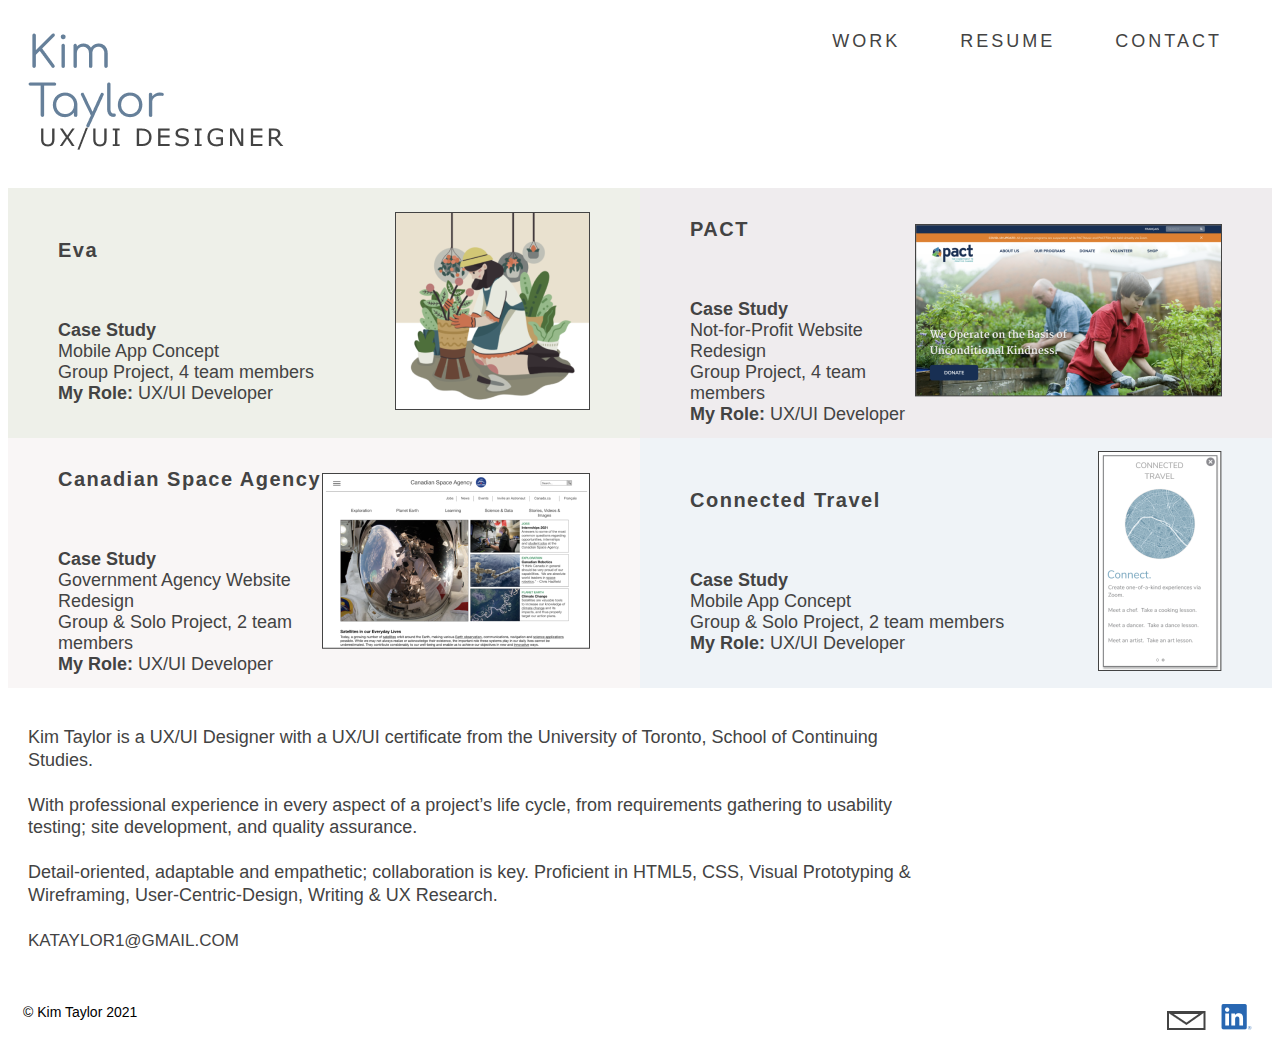
==== index.html @ 5717f2b0 "Homework 18 version 1" ====
<!DOCTYPE html>
<html lang="en">
<head>
    <meta charset="UTF-8">
    <meta name="viewport" content="width=device-width, initial-scale=1.0">
    <title>Kim Taylor UX/UI Designer</title>
    <link rel="stylesheet" href="css/style.css">
</head>
<body>
    <main>
        <!-- /////// HEADER  ROW 1 ///////-->
        <div class="logo"><img src="images/Logo Kim Taylor.png" alt="Kim Taylor UX/UI Designer" width="270" height="131"></div>
        <div class="header"><!--HEADER SPACER--></div>
        <div class="primaryNavHeader">
            <!-- PRIMARY NAVIGATION -->
            <a href="work.html" class="primaryNav">WORK</a><a href="resume.html" class="primaryNav">RESUME</a><a href="contact.html" class="primaryNav">CONTACT</a>
        </div>
        <!-- /////// CONTENT BANNERS ROW 2 /////// -->
        <div class="contentBanner1"> <!-- EVA -->
            <div class="contentBannerText">
                <h1 class="homepage">Eva</h1>
                <br><br>
                <b>Case Study</b> 
                <br>Mobile App Concept
                <br>Group Project, 4 team members
                <br><b>My Role:</b> UX/UI Developer
            </div>
            <div><!-- content banner image --><img src="images/Eva.png" alt="Eva"></div>
        </div>
        <div class="contentBanner2"><!-- PACT -->
             <div class="contentBannerText">
                <h1 class="homepage">PACT</h1>
                <br><br>
                <b>Case Study</b> 
                <br>Not-for-Profit Website Redesign
                <br>Group Project, 4 team members
                <br><b>My Role:</b> UX/UI Developer
            </div>
            <div><!-- content banner image --><img src="images/PACT.png" alt="PACT"></div>
        </div>
        <!-- CONTENT BANNERS ROW 3 -->
        <div class="contentBanner3">
            <div class="contentBannerText">
                <h1 class="homepage">Canadian Space Agency</h1>
                <br><br>
                <b>Case Study</b> 
                <br>Government Agency Website Redesign
                <br>Group & Solo Project, 2 team members
                <br><b>My Role:</b> UX/UI Developer
           </div>
           <div><!-- content banner image --><img src="images/CSA.png" alt="Canadian Space Agency"></div>
        </div>
        <div class="contentBanner4">
            <div class="contentBannerText">
                <h1 class="homepage">Connected Travel</h1>
                <br><br>
                <b>Case Study</b> 
                <br>Mobile App Concept
                <br>Group & Solo Project, 2 team members
                <br><b>My Role:</b> UX/UI Developer
           </div>
           <div><!-- content banner image --><img src="images/ConnectTravel.png" alt="Connect Travel"></div>
        </div>
        <!-- /////// INTRO TEXT ROW 4 /////// -->
        <div class="introText">
            <!-- INTRO TEXT -->
            <p>Kim Taylor is a UX/UI Designer with a UX/UI certificate from the University of Toronto, School of Continuing Studies.
            <br><br>With professional experience in every aspect of a project’s life cycle, from requirements gathering to usability testing; site development, and quality assurance.  
            <br><br>Detail-oriented, adaptable and empathetic; collaboration is key.  Proficient in HTML5, CSS, Visual Prototyping & Wireframing, User-Centric-Design, Writing & UX Research. 
            <br><br>
            <a class="email" href="mailto:kataylor1@gmail.com">KaTaylor1@gmail.com</a></p>
        </div>
        <div class="whiteSpace"><!-- WHITE SPACE --></div>
        <!-- /////// FOOTER ROW 5 ///////-->
        <div class="copyright">&#169; Kim Taylor 2021</div>
        <div class="footer">&nbsp;</div>
        <div class="footerLinks"><a href="mailto:kataylor1@gmail.com"><img src="images/envelope.png" alt="Email Me"></a>
            &nbsp;&nbsp;<a href="" target="_blank"  rel="noopener noreferrer"><img src="images/LI-In-Bug 1.png" alt="LinkedIn"></a>&nbsp;
        </div>
    </main>
</body>
</html>
---- css/style.css ----
/* colour variables */
:root {
    --mainBackground: #ffffff;
    --mainFontColor: #434343;
    --logoBlue: #66809A; /* also Primary Nav Hover colour */
    --portfolio1Bg: #EEF0E9;
    --portfolio2Bg: #EFECEE;
    --portfolio3Bg: #F9F6F6;
    --portfolio4Bg: #EFF3F7;
    --secondaryBg: #E3E3E3;
}

/* default style for entire page */
* {
    box-sizing: border-box;
    font-family: Verdana, Geneva, Tahoma, sans-serif;
    /*background-color: #cc0000;  test colour */
    background-color: var(--mainBackgroud);
    font-size: 18px;
}

/****** START HOME GRID ******/
main {
    display: grid;
    grid-template-rows: 180px 250px 250px auto 50px;
    grid-template-columns: 1fr 1fr 1fr 1fr;
    grid-template-areas:
        "logo header primaryNavHeader primaryNavHeader"
        "contentBanner1 contentBanner1 contentBanner2 contentBanner2"
        "contentBanner3 contentBanner3 contentBanner4 contentBanner4"
        "introText introText introText whiteSpace"
        "copyright footer footer footerLinks";
}

/*** HOME Grid Areas 4 columns x 5 rows (see grid-template-areas above) ***/
/* Header Grid Area (3) */
.logo {
    grid-area: logo;
    padding: 20px; 
    /* same padding as .header and primaryNavHeader */
}

.header {
    grid-area: header;
    padding: 20px;
    /* same padding as .header and primaryNavHeader */
}

.primaryNavHeader {
    grid-area: primaryNavHeader;
    background-color :#ffffff;
    text-align: right;
    padding: 20px;
    /* same padding as .header and primaryNavHeader */
}

/* Banners Grid Area (4) */
.contentBanner1 {
    grid-area: contentBanner1;
    padding: 50px;
    background-color: var(--portfolio1Bg);
    display: flex; 
    flex-direction: row;
    flex-wrap: nowrap;
    align-items: center;
    justify-content: space-between;
}

.contentBanner2 {
    grid-area: contentBanner2;
    padding: 50px;
    background-color: var(--portfolio2Bg);
    display: flex;
    flex-direction: row;
    flex-wrap: nowrap;
    align-items: center;
    justify-content: space-between;
}

.contentBanner3 {
    grid-area: contentBanner3;
    padding: 50px;
    background-color: var(--portfolio3Bg);
    display: flex;
    flex-direction: row;
    flex-wrap: nowrap;
    align-items: center;
    justify-content: space-between;
}

.contentBanner4 {
    grid-area: contentBanner4;
    padding: 50px;
    background-color: var(--portfolio4Bg);
    display: flex;
    flex-direction: row;
    flex-wrap: nowrap;
    align-items: center;
    justify-content: space-between;
}

/* Intro Text Grid Areas (2) */
.introText {
    grid-area: introText;
    padding: 20px;
    color: var(--mainFontColor);
    background-color: var(--mainBackgroud);
}

.whiteSpace {
    grid-area: whiteSpace;
    padding: 20px;
}

/* Footer Grid Areas (3) */
.copyright {
    grid-area: copyright;
    background-color: var(--mainBackgroud);
    font-size: 14px;
    padding: 15px;
}

.footer {
    grid-area: footer;
    background-color: var(--mainBackground);
    padding: 15px;
}

.footerLinks {
    grid-area: footerLinks;
    background-color: var(--mainBackground);
    justify-self: end;
    padding: 15px;
}
/* END HOME GRID */


/****** START SECONDARY PAGES GRID ******/
main.secondary {
    /* background-color: yellow; TEST BACKGROUND*/
    grid-template-rows: 150px 300px auto 50px;
    grid-template-columns: 1fr 1fr 1fr; 
    grid-template-areas: 
        "logo2 header2 primaryNavHeader2"
        "contentBannerSecondary contentBannerSecondary contentBannerSecondary"
        "bodyTextSecondary bodyTextSecondary bodyTextSecondary"
        "copyright2 footer2 footerLinks2";  
    justify-content: space-evenly;
    align-content: start;
} 

/*** Secondary Grid Areas. 3 columns x 5 rows (see grid-template-areas above) ***/
/* Secondary Header Grid Area */
.logo2 {
    grid-area: logo2;
    /* background-color: plum; TEST Colour */
    padding: 20px; 
    /* same padding as .header and primaryNavHeader */
}

.header2 {
    grid-area: header2;
    /* background-color: seagreen;TEST Colour */
    padding: 20px;
    /* same padding as .header and primaryNavHeader */
}

.primaryNavHeader2 {
    grid-area: primaryNavHeader2;
    /* background-color : coral;TEST Colour */
    text-align: right;
    padding: 20px;
    /* same padding as .header and primaryNavHeader */
}


/* Secondary Banner Grid Area */
.contentBannerSecondary {
    grid-area: contentBannerSecondary;
    padding: 50px;
    background-color: var(--portfolio1Bg);
    display: flex; 
    flex-direction: row;
    flex-wrap: nowrap;
    align-items: center;
    justify-content: space-between;
}

/* Number Line Area */
.numberLine {
    grid-area: numberLine;
    display: flex;
    align-items: center;
    justify-content: center;
    padding: 30px;
}

/* Secondary Body Text Area */
.bodyTextSecondary {
    grid-area: bodyTextSecondary;
    /* background-color: purple; TEST COLOUR */
}

/* Secondary Footer Grid Areas (3) */
.copyright2 {
    grid-area: copyright2;
    background-color: var(--mainBackgroud);
    font-size: 14px;
    padding: 15px;
    padding-top: 30px;
}

.footer2 {
    grid-area: footer2;
    background-color: var(--mainBackground);
    padding: 15px;
    padding-top: 30px;
}

.footerLinks2 {
    grid-area: footerLinks2;
    background-color: var(--mainBackground);
    justify-self: end;
    padding: 15px;
    padding-top: 30px;
}
/* END SECONDARY PAGES GRID */

/* formatting primary Navigation links */
a.primaryNav:link {
    color: var(--mainFontColor);
    text-decoration: none;
    font-size: 18px;
    text-align: right;
    letter-spacing: 3px;
    line-height: 1.5;
    word-spacing: 100px;
    font-weight: normal;
    font-family: Verdana, Geneva, Tahoma, sans-serif;
    font-style: normal;
    padding: 30px;
}

a.primaryNav:visited {
    color: var(--mainFontColor);
    text-decoration: none;
    font-size: 18px;
    text-align: right;
    letter-spacing: 3px;
    line-height: 1.5;
    word-spacing: 100px;
    font-weight: normal;
    font-family: Verdana, Geneva, Tahoma, sans-serif;
    font-style: normal;
    padding: 30px;
}

a.primaryNav:hover {
    color: var(--logoBlue);
    text-decoration: underline;
    font-size: 18px;
    text-align: right;
    letter-spacing: 3px;
    line-height: 1.5;
    word-spacing: 100px;
    font-weight: normal;
    font-family: Verdana, Geneva, Tahoma, sans-serif;
    font-style: normal;
    padding: 30px;
}

a.primaryNav:active {
    color: var(--mainFontColor);
    text-decoration: none;
    font-size: 18px;
    text-align: right;
    letter-spacing: 3px;
    line-height: 1.5;
    word-spacing: 100px;
    font-weight: normal;
    font-family: Verdana, Geneva, Tahoma, sans-serif;
    font-style: normal;
    padding: 30px;
}

/* for ON pages */
a.primaryNavOn:link {
    color: var(--mainFontColor);
    text-decoration: none;
    font-size: 18px;
    text-align: right;
    letter-spacing: 3px;
    line-height: 1.5;
    word-spacing: 100px;
    font-weight: bold;
    font-family: Verdana, Geneva, Tahoma, sans-serif;
    font-style: normal;
    padding: 30px;
}
a.primaryNavOn:visited {
    color: var(--mainFontColor);
    text-decoration: none;
    font-size: 18px;
    text-align: right;
    letter-spacing: 3px;
    line-height: 1.5;
    word-spacing: 100px;
    font-weight: bold;
    font-family: Verdana, Geneva, Tahoma, sans-serif;
    font-style: normal;
    padding: 30px;
}

a.primaryNavOn:hover {
    color: var(--mainFontColor);
    text-decoration: none;
    font-size: 18px;
    text-align: right;
    letter-spacing: 3px;
    line-height: 1.5;
    word-spacing: 100px;
    font-weight: bold;
    font-family: Verdana, Geneva, Tahoma, sans-serif;
    font-style: normal;
    padding: 30px;
}

a.primaryNavOn:active {
    color: var(--mainFontColor);
    text-decoration: none;
    font-size: 18px;
    text-align: right;
    letter-spacing: 3px;
    line-height: 1.5;
    word-spacing: 100px;
    font-weight: bold;
    font-family: Verdana, Geneva, Tahoma, sans-serif;
    font-style: normal;
    padding: 30px;
}


/* formatting email links */
a.email:link {
    color: var(--mainFontColor);
    text-decoration: none;
    font-size: 17px;
    font-weight: noraml;
    font-family: Verdana, Geneva, Tahoma, sans-serif;
    font-style: normal;
    text-transform: uppercase;
}

a.email:visited {
    color: var(--mainFontColor);
    text-decoration: none;
    font-size: 17px;
    font-weight: normal;
    font-family: Verdana, Geneva, Tahoma, sans-serif;
    font-style: normal;
    text-transform: uppercase;
}

a.email:hover {
    color: var(--logoBlue);
    text-decoration: underline;
    font-size: 17px;
    font-weight: normal;
    font-family: Verdana, Geneva, Tahoma, sans-serif;
    font-style: normal;
    text-transform: uppercase;
}

a.email:active {
    color: var(--mainFontColor);
    text-decoration: none;
    font-size: 17px;
    font-weight: normal;
    font-family: Verdana, Geneva, Tahoma, sans-serif;
    font-style: normal;
    text-transform: uppercase;
}


/* Content Banner Divs */
.contentBannerText {
    color: var(--mainFontColor);
    text-align: left;
}


/* formatting regular text and links */
p {
    line-height: 1.25;
}

h1.homepage{
    color: var(--mainFontColor); 
    letter-spacing: 1.5px;
    font-weight: bold;
    line-height: 1.5;
    font-size: 20px;
}

.circleOff {
    width: 35px;
    line-height: 30px;
    border-radius: 50%;
    text-align: center;
    font-size: 18px;
    border: 3px solid var(--logoBlue);
    font-family: Verdana;
  }

  .circleOn {
    width: 35px;
    line-height: 30px;
    border-radius: 50%;
    text-align: center;
    font-size: 18px;
    font-weight: bold;
    border: 3px solid var(--logoBlue);
    font-family: Verdana;
    background-color: var(--portfolio1Bg);
  }

  hr.circleNumberLine {
    border-top: 3px solid var(--logoBlue);
    width: 40px;
  }

  .bodyTextA {
    padding: 20px;

  }

  .bodyTextB {
    background-color: var(--portfolio1Bg);
    padding: 20px;
  }

  h2.subtitle {
      font-weight: bold;
      color: var(--logoBlue);

  }

  .flexContainerHeader {
    display: flex;
    flex-direction: row;
    justify-content: space-between;
    align-items: flex-start;
    padding: 20px;
  }

  .flexContainerBody {
    /* display: flex;
    justify-content: left;
    align-items: flex-start; */
    padding: 20px;
    /* background-color: coral; TEST COLOUR */
  }


  .flexContainerFooter {
    display: flex;
    flex-direction: row;
    justify-content: space-between;
    align-items: flex-start;
    padding: 20px;
  }
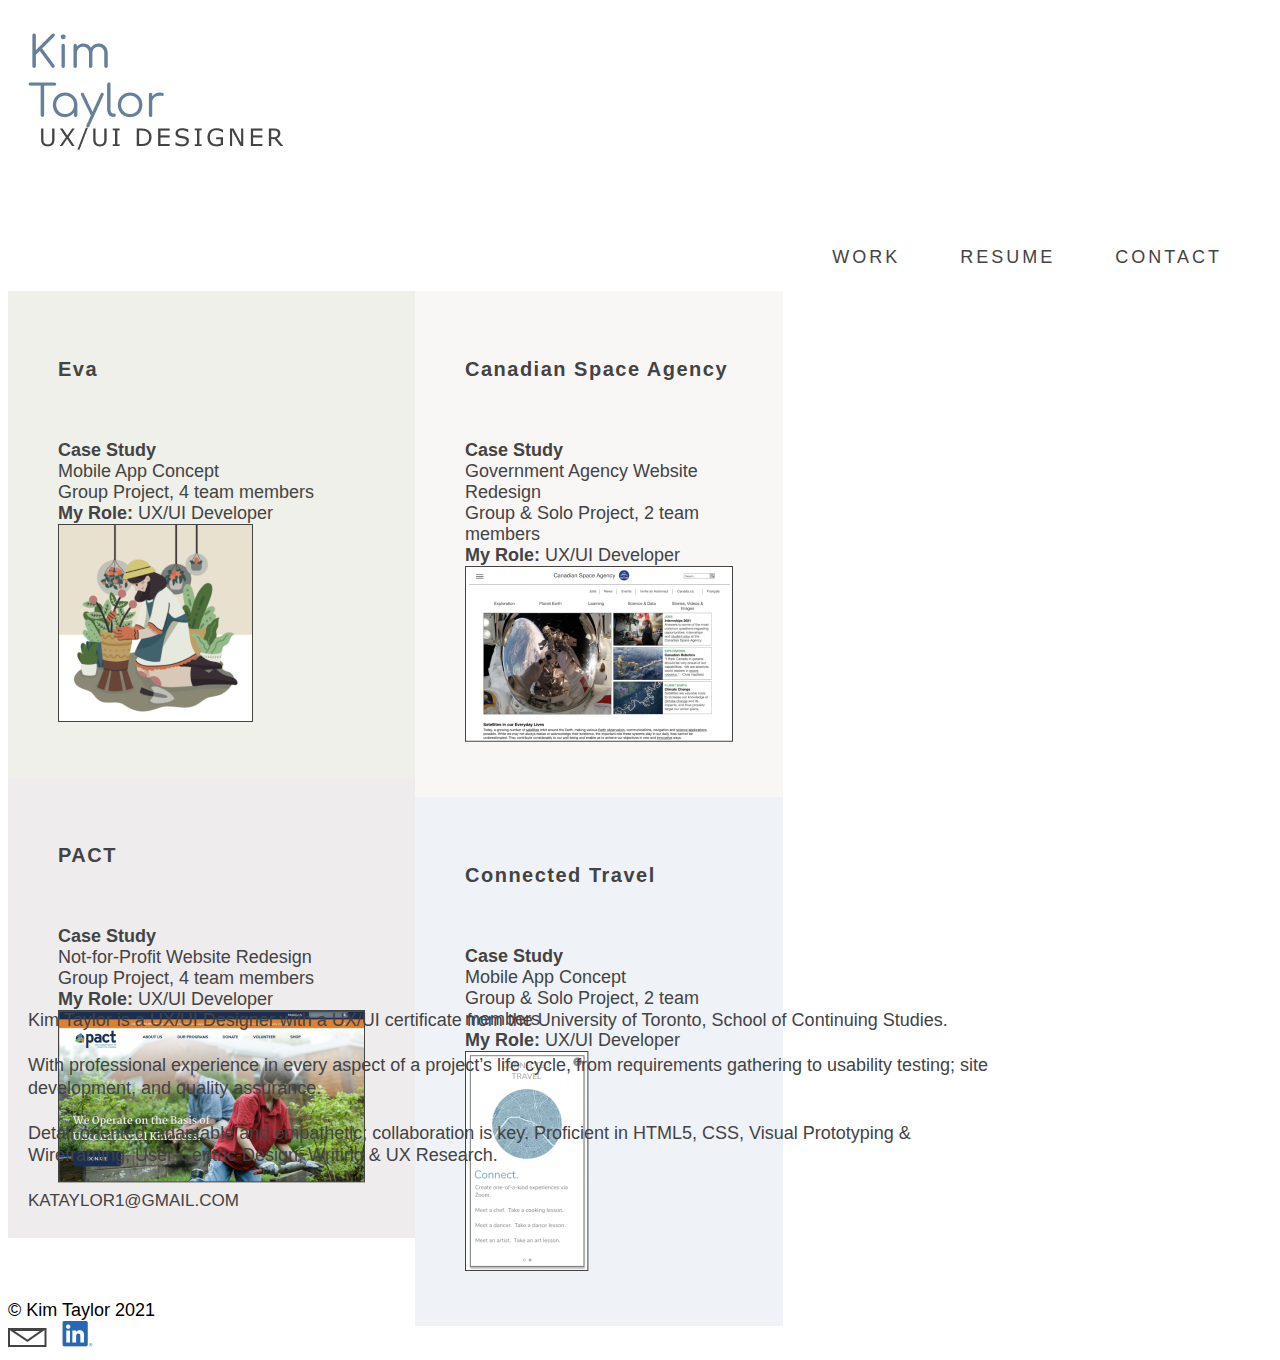
==== commit 7163eb2d: "media queries attempts" ====
--- a/index.html
+++ b/index.html
@@ -7,62 +7,73 @@
     <link rel="stylesheet" href="css/style.css">
 </head>
 <body>
-    <main>
-        <!-- /////// HEADER  ROW 1 ///////-->
+   <header>
+<!---------------------- /////// HEADER  ROW 1 ///////------------------------->
         <div class="logo"><img src="images/Logo Kim Taylor.png" alt="Kim Taylor UX/UI Designer" width="270" height="131"></div>
         <div class="header"><!--HEADER SPACER--></div>
         <div class="primaryNavHeader">
             <!-- PRIMARY NAVIGATION -->
             <a href="work.html" class="primaryNav">WORK</a><a href="resume.html" class="primaryNav">RESUME</a><a href="contact.html" class="primaryNav">CONTACT</a>
         </div>
-        <!-- /////// CONTENT BANNERS ROW 2 /////// -->
-        <div class="contentBanner1"> <!-- EVA -->
-            <div class="contentBannerText">
-                <h1 class="homepage">Eva</h1>
-                <br><br>
-                <b>Case Study</b> 
-                <br>Mobile App Concept
-                <br>Group Project, 4 team members
-                <br><b>My Role:</b> UX/UI Developer
-            </div>
+    </header>
+    <main>
+<!----------------------- /////// CONTENT BANNERS ROW 2 /////// ---------------->
+     <section class="contentBannerA">
+         <div class="contentBanner1"> <!-- EVA -->
+            <div class="contentBanner">
+                <div class="contentBannerText">
+                    <h1 class="homepage">Eva</h1>
+                    <br><br>
+                    <b>Case Study</b> 
+                    <br>Mobile App Concept
+                    <br>Group Project, 4 team members
+                    <br><b>My Role:</b> UX/UI Developer</div>
             <div><!-- content banner image --><img src="images/Eva.png" alt="Eva"></div>
+          </div>
         </div>
-        <div class="contentBanner2"><!-- PACT -->
+        <div class="contentBanner2">
+        <div class="contentBanner"><!-- PACT -->
              <div class="contentBannerText">
                 <h1 class="homepage">PACT</h1>
                 <br><br>
                 <b>Case Study</b> 
                 <br>Not-for-Profit Website Redesign
                 <br>Group Project, 4 team members
-                <br><b>My Role:</b> UX/UI Developer
-            </div>
+                <br><b>My Role:</b> UX/UI Developer</div>
             <div><!-- content banner image --><img src="images/PACT.png" alt="PACT"></div>
         </div>
-        <!-- CONTENT BANNERS ROW 3 -->
-        <div class="contentBanner3">
+    </div>
+    </section>
+<!------------------------ CONTENT BANNERS ROW 3 --------------------------------->
+    <section class="contentBannerB">  
+    <div class="contentBanner3">
+        <div class="contentBanner">
             <div class="contentBannerText">
                 <h1 class="homepage">Canadian Space Agency</h1>
                 <br><br>
                 <b>Case Study</b> 
                 <br>Government Agency Website Redesign
                 <br>Group & Solo Project, 2 team members
-                <br><b>My Role:</b> UX/UI Developer
-           </div>
+                <br><b>My Role:</b> UX/UI Developer</div>
            <div><!-- content banner image --><img src="images/CSA.png" alt="Canadian Space Agency"></div>
         </div>
+        </div>
         <div class="contentBanner4">
-            <div class="contentBannerText">
-                <h1 class="homepage">Connected Travel</h1>
-                <br><br>
-                <b>Case Study</b> 
-                <br>Mobile App Concept
-                <br>Group & Solo Project, 2 team members
-                <br><b>My Role:</b> UX/UI Developer
-           </div>
+            <div class="contentBanner">
+                <div class="contentBannerText">
+                    <h1 class="homepage">Connected Travel</h1>
+                    <br><br>
+                    <b>Case Study</b> 
+                    <br>Mobile App Concept
+                    <br>Group & Solo Project, 2 team members
+                    <br><b>My Role:</b> UX/UI Developer</div>
            <div><!-- content banner image --><img src="images/ConnectTravel.png" alt="Connect Travel"></div>
         </div>
-        <!-- /////// INTRO TEXT ROW 4 /////// -->
-        <div class="introText">
+    </div>
+    </section>
+<!----------------------------- /////// INTRO TEXT ROW 4 /////// ------------------>
+    <section class="introText">
+        <div>
             <!-- INTRO TEXT -->
             <p>Kim Taylor is a UX/UI Designer with a UX/UI certificate from the University of Toronto, School of Continuing Studies.
             <br><br>With professional experience in every aspect of a project’s life cycle, from requirements gathering to usability testing; site development, and quality assurance.  
@@ -70,13 +81,15 @@
             <br><br>
             <a class="email" href="mailto:kataylor1@gmail.com">KaTaylor1@gmail.com</a></p>
         </div>
-        <div class="whiteSpace"><!-- WHITE SPACE --></div>
-        <!-- /////// FOOTER ROW 5 ///////-->
-        <div class="copyright">&#169; Kim Taylor 2021</div>
-        <div class="footer">&nbsp;</div>
-        <div class="footerLinks"><a href="mailto:kataylor1@gmail.com"><img src="images/envelope.png" alt="Email Me"></a>
+    </section>
+</main>
+<!---------------------- /////// FOOTER ROW 5 ///////-------------------------->
+<footer>
+    <div>&#169; Kim Taylor 2021</div>
+        <div><a href="mailto:kataylor1@gmail.com"><img src="images/envelope.png" alt="Email Me"></a>
             &nbsp;&nbsp;<a href="" target="_blank"  rel="noopener noreferrer"><img src="images/LI-In-Bug 1.png" alt="LinkedIn"></a>&nbsp;
         </div>
-    </main>
+</footer>  
+    
 </body>
 </html>--- a/css/style.css
+++ b/css/style.css
@@ -462,6 +462,18 @@
     /* background-color: coral; TEST COLOUR */
   }
 
+  .flexContainerBodyResume {
+    display: flex;
+    justify-content: left;
+    align-items: flex-start; 
+    padding: 20px;
+    /* background-color: coral; TEST COLOUR  */
+  }
+
+ div .resume {
+    flex-grow:1;
+    flex-wrap: wrap;
+  }
 
   .flexContainerFooter {
     display: flex;
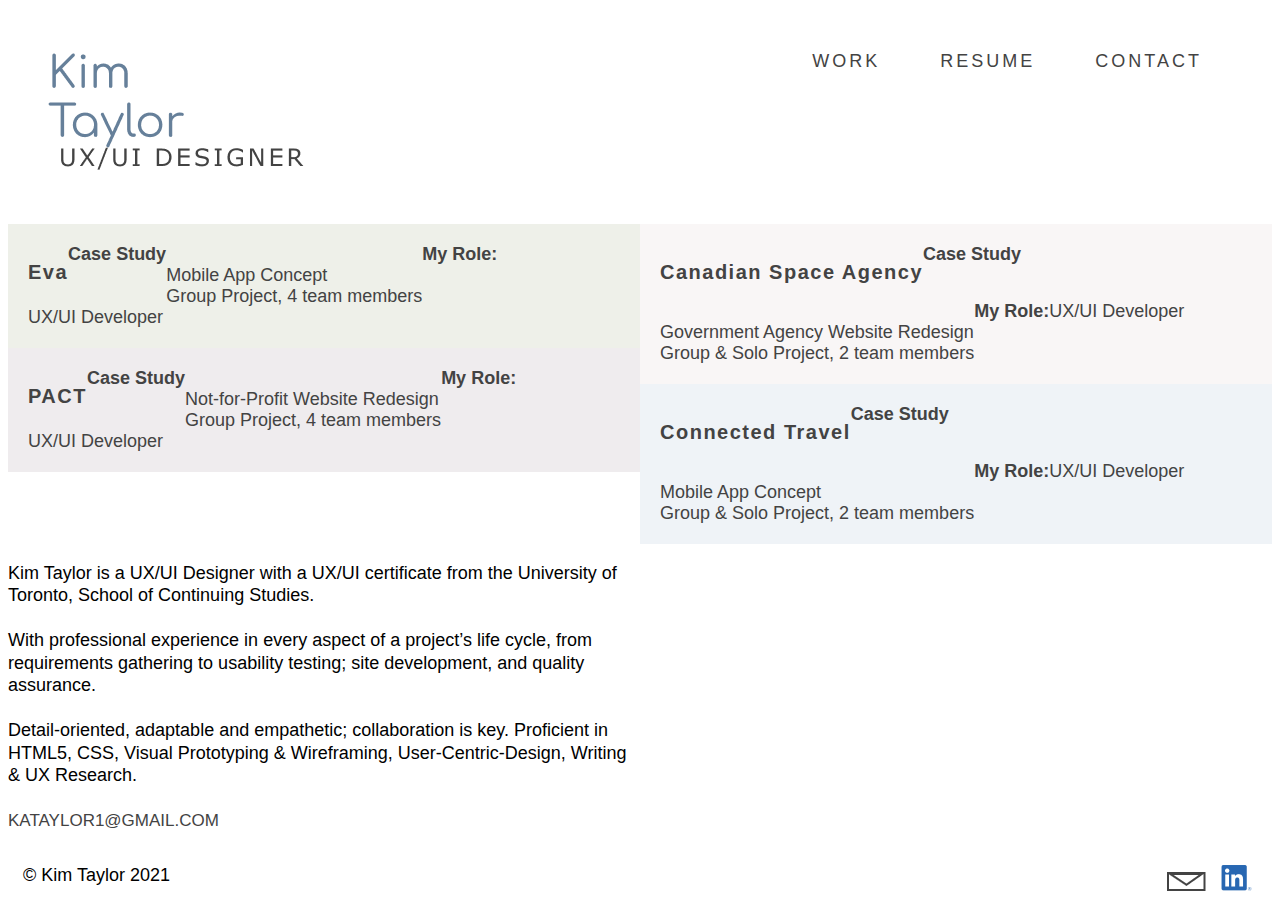
==== commit 459bb1d5: "mobile view fix but No images" ====
--- a/index.html
+++ b/index.html
@@ -28,7 +28,7 @@
                     <br>Mobile App Concept
                     <br>Group Project, 4 team members
                     <br><b>My Role:</b> UX/UI Developer</div>
-            <div><!-- content banner image --><img src="images/Eva.png" alt="Eva"></div>
+            <div><!-- content banner image --><!-- <img src="images/Eva.png" alt="Eva"> --></div>
           </div>
         </div>
         <div class="contentBanner2">
@@ -40,13 +40,14 @@
                 <br>Not-for-Profit Website Redesign
                 <br>Group Project, 4 team members
                 <br><b>My Role:</b> UX/UI Developer</div>
-            <div><!-- content banner image --><img src="images/PACT.png" alt="PACT"></div>
+            <div><!-- content banner image --><!-- <img src="images/PACT.png" alt="PACT"> --></div>
         </div>
     </div>
     </section>
 <!------------------------ CONTENT BANNERS ROW 3 --------------------------------->
     <section class="contentBannerB">  
-    <div class="contentBanner3">
+    <!-- Banner 3 -->
+        <div class="contentBanner3">
         <div class="contentBanner">
             <div class="contentBannerText">
                 <h1 class="homepage">Canadian Space Agency</h1>
@@ -55,9 +56,10 @@
                 <br>Government Agency Website Redesign
                 <br>Group & Solo Project, 2 team members
                 <br><b>My Role:</b> UX/UI Developer</div>
-           <div><!-- content banner image --><img src="images/CSA.png" alt="Canadian Space Agency"></div>
+           <div><!-- content banner image --><!-- <img src="images/CSA.png" alt="Canadian Space Agency"> --></div>
         </div>
         </div>
+        <!-- Banner 4 -->
         <div class="contentBanner4">
             <div class="contentBanner">
                 <div class="contentBannerText">
@@ -67,7 +69,7 @@
                     <br>Mobile App Concept
                     <br>Group & Solo Project, 2 team members
                     <br><b>My Role:</b> UX/UI Developer</div>
-           <div><!-- content banner image --><img src="images/ConnectTravel.png" alt="Connect Travel"></div>
+           <div><!-- content banner image --><!-- <img src="images/ConnectTravel.png" alt="Connect Travel"> --></div>
         </div>
     </div>
     </section>
--- a/css/style.css
+++ b/css/style.css
@@ -20,119 +20,136 @@
     font-size: 18px;
 }
 
+
 /****** START HOME GRID ******/
 main {
     display: grid;
-    grid-template-rows: 180px 250px 250px auto 50px;
-    grid-template-columns: 1fr 1fr 1fr 1fr;
+    grid-template-rows: auto auto auto auto auto;
+    grid-template-columns: 1fr 1fr;
     grid-template-areas:
-        "logo header primaryNavHeader primaryNavHeader"
-        "contentBanner1 contentBanner1 contentBanner2 contentBanner2"
-        "contentBanner3 contentBanner3 contentBanner4 contentBanner4"
-        "introText introText introText whiteSpace"
-        "copyright footer footer footerLinks";
-}
-
-/*** HOME Grid Areas 4 columns x 5 rows (see grid-template-areas above) ***/
-/* Header Grid Area (3) */
+        "header header"
+        "contentBannerA contentBannerA"
+        "contentBannerB contentBannerB" 
+        "introText introText"
+        "footer footer";
+    /* background-color: #CC0000; test colour for troubleshooting */
+}
+
+
+header {
+    grid-area: header;
+    display: flex;
+    justify-content: space-between;
+    align-items: flex-start;
+    flex-flow: row nowrap;
+    padding: 20px;
+    /* same padding as .header and primaryNavHeader */
+}
+
 .logo {
-    grid-area: logo;
     padding: 20px; 
     /* same padding as .header and primaryNavHeader */
 }
 
-.header {
-    grid-area: header;
-    padding: 20px;
+.primaryNavHeader {
+    background-color :#ffffff;
+    text-align: right;
+    padding: 20px;
+    flex-flow: row wrap;
     /* same padding as .header and primaryNavHeader */
 }
 
-.primaryNavHeader {
-    grid-area: primaryNavHeader;
-    background-color :#ffffff;
-    text-align: right;
-    padding: 20px;
-    /* same padding as .header and primaryNavHeader */
-}
-
-/* Banners Grid Area (4) */
+section .contentBannerA {
+    grid-area: contentBannerA;
+    flex-flow: row nowrap;
+    display: flex;
+    align-items: stretch;
+    justify-content: flex-start;
+}
+
+section .contentBannerB {
+    grid-area: contentBannerB;
+    flex-flow: row nowrap;
+    display: flex;
+    align-items: stretch;
+    justify-content: flex-start;
+}
+
+/* Banners Grid Area  */
 .contentBanner1 {
-    grid-area: contentBanner1;
-    padding: 50px;
     background-color: var(--portfolio1Bg);
     display: flex; 
-    flex-direction: row;
-    flex-wrap: nowrap;
-    align-items: center;
-    justify-content: space-between;
+    flex-flow: row nowrap;
+    justify-content: flex-start;
+    align-items: center;
 }
 
 .contentBanner2 {
-    grid-area: contentBanner2;
-    padding: 50px;
     background-color: var(--portfolio2Bg);
-    display: flex;
-    flex-direction: row;
-    flex-wrap: nowrap;
-    align-items: center;
-    justify-content: space-between;
-}
-
+    display: flex; 
+    flex-flow: row nowrap;
+    justify-content: flex-start;
+    align-items: center;
+}
 .contentBanner3 {
-    grid-area: contentBanner3;
-    padding: 50px;
     background-color: var(--portfolio3Bg);
-    display: flex;
-    flex-direction: row;
-    flex-wrap: nowrap;
-    align-items: center;
-    justify-content: space-between;
-}
-
+    display: flex; 
+    flex-flow: row nowrap;
+    justify-content: flex-start;
+    align-items: center;
+}
 .contentBanner4 {
-    grid-area: contentBanner4;
-    padding: 50px;
     background-color: var(--portfolio4Bg);
-    display: flex;
-    flex-direction: row;
-    flex-wrap: nowrap;
-    align-items: center;
-    justify-content: space-between;
-}
-
-/* Intro Text Grid Areas (2) */
-.introText {
+    display: flex; 
+    flex-flow: row nowrap;
+    justify-content: flex-start;
+    align-items: center;
+}
+
+.contentBanner {
+    display: flex; 
+    flex-flow: row nowrap;
+    justify-content: flex-start;
+    align-items: center;
+}
+
+.contentBanner > div {
+    /* background-color: coral; */
+    padding: 20px;
+    display: flex;
+    flex-flow: row wrap;
+}
+
+/* Intro Text Grid Areas */
+section .introText {
     grid-area: introText;
-    padding: 20px;
     color: var(--mainFontColor);
     background-color: var(--mainBackgroud);
-}
-
-.whiteSpace {
-    grid-area: whiteSpace;
-    padding: 20px;
-}
-
-/* Footer Grid Areas (3) */
-.copyright {
-    grid-area: copyright;
+    width: 70%;
+    align-items: flex-start;
+    justify-content: flex-start;
+}
+
+/* Footer Grid Areas  */
+/* .copyright {
     background-color: var(--mainBackgroud);
+    padding: 15px;
+} */
+
+footer {
+    display: flex;
+    background-color: var(--mainBackground);
     font-size: 14px;
     padding: 15px;
-}
-
-.footer {
-    grid-area: footer;
-    background-color: var(--mainBackground);
-    padding: 15px;
-}
-
+    justify-content: space-between;
+    flex-flow: row nowrap;
+}
+/* 
 .footerLinks {
-    grid-area: footerLinks;
     background-color: var(--mainBackground);
     justify-self: end;
     padding: 15px;
-}
+} */
 /* END HOME GRID */
 
 
@@ -481,4 +498,60 @@
     justify-content: space-between;
     align-items: flex-start;
     padding: 20px;
-  }+  }
+
+
+  /* media queries go at end off css */
+  @media only screen and (max-width: 600px) {
+    body {
+      /* background-color: lightblue;
+      this colour is for testing only */
+    }
+    header {
+        grid-area: header;
+        display: flex;
+        justify-content: center;
+        align-items: flex-start;
+        flex-flow: row wrap;
+        padding: 20px;
+        /* same padding as .header and primaryNavHeader */
+    }
+
+    section.contentBannerA {
+        grid-area: contentBannerA;
+        flex-flow: row wrap;
+        display: flex;
+        justify-content: center;
+        align-items: flex-start;
+    }
+
+    section.contentBannerB {
+        grid-area: contentBannerB;
+        flex-flow: row wrap;
+        display: flex;
+        justify-content: center;
+        align-items: flex-start;
+    }
+
+    .introText {
+        grid-area: introText;
+        display: flex;
+        padding: 20px;
+        color: var(--mainFontColor);
+        background-color: var(--mainBackgroud);
+        width: 70%;
+        align-items: flex-start;
+        justify-content: flex-start;
+    }
+
+    footer {
+        display: flex;
+        background-color: var(--mainBackground);
+        font-size: 14px;
+        padding: 15px;
+        justify-content: space-between;
+        flex-flow: row wrap;
+        align-items: flex-start;
+    }
+
+    }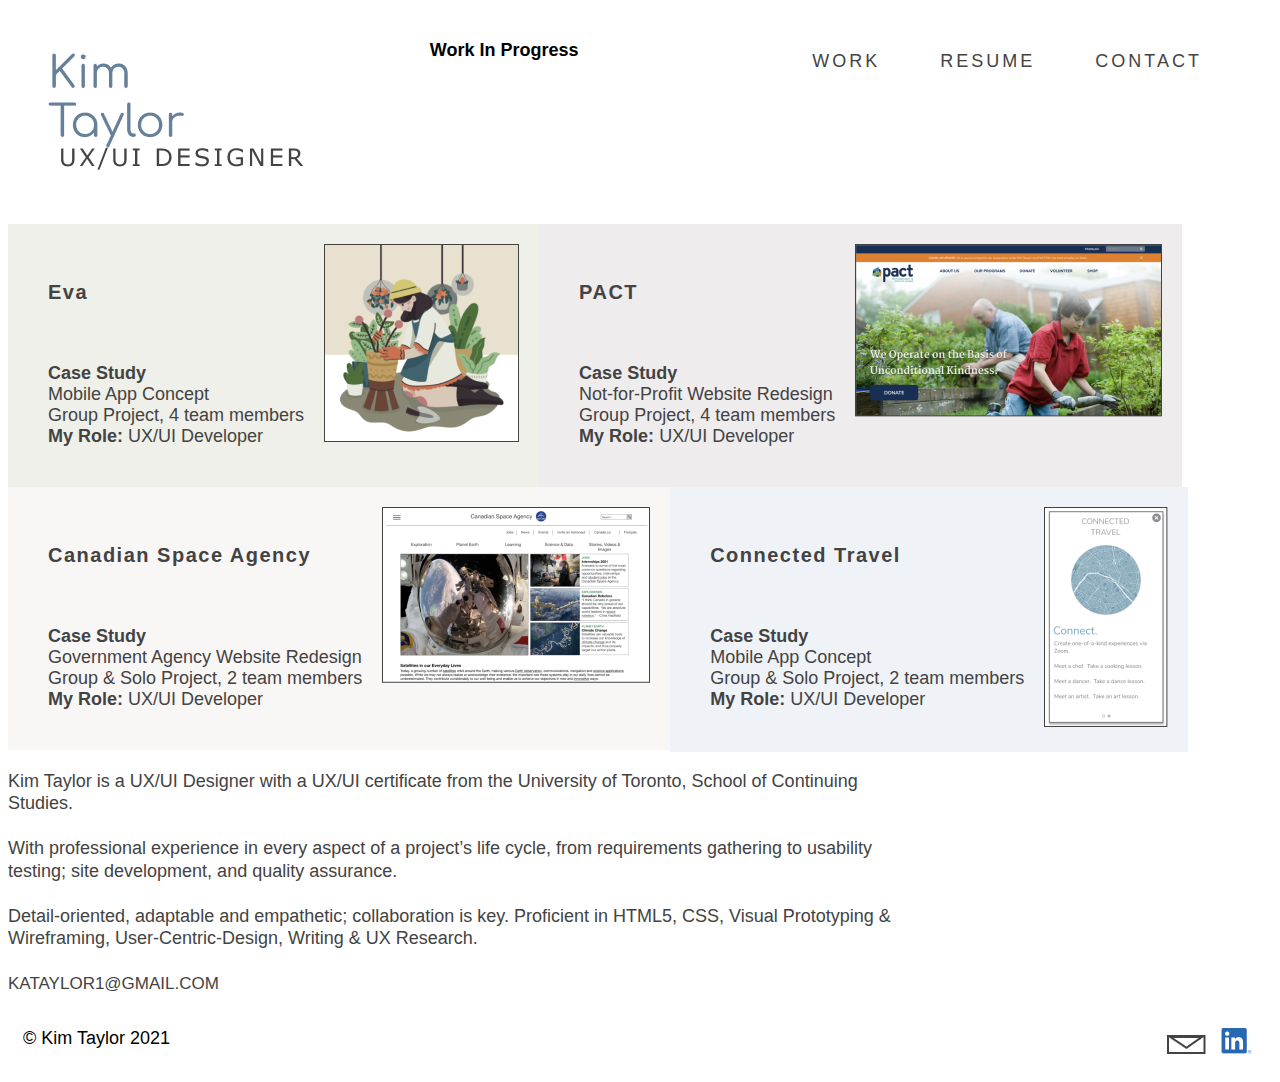
==== commit a099bbfb: "fixes to banners, still issues" ====
--- a/index.html
+++ b/index.html
@@ -5,11 +5,17 @@
     <meta name="viewport" content="width=device-width, initial-scale=1.0">
     <title>Kim Taylor UX/UI Designer</title>
     <link rel="stylesheet" href="css/style.css">
+    <link
+    rel="stylesheet"
+    href="https://cdnjs.cloudflare.com/ajax/libs/animate.css/4.1.1/animate.min.css"
+  />
 </head>
 <body>
    <header>
 <!---------------------- /////// HEADER  ROW 1 ///////------------------------->
         <div class="logo"><img src="images/Logo Kim Taylor.png" alt="Kim Taylor UX/UI Designer" width="270" height="131"></div>
+        <h1 class="animate__animated animate__hinge">Work In Progress
+        </h1>
         <div class="header"><!--HEADER SPACER--></div>
         <div class="primaryNavHeader">
             <!-- PRIMARY NAVIGATION -->
@@ -20,19 +26,17 @@
 <!----------------------- /////// CONTENT BANNERS ROW 2 /////// ---------------->
      <section class="contentBannerA">
          <div class="contentBanner1"> <!-- EVA -->
-            <div class="contentBanner">
-                <div class="contentBannerText">
+            <div class="contentBannerText">
                     <h1 class="homepage">Eva</h1>
                     <br><br>
                     <b>Case Study</b> 
                     <br>Mobile App Concept
                     <br>Group Project, 4 team members
                     <br><b>My Role:</b> UX/UI Developer</div>
-            <div><!-- content banner image --><!-- <img src="images/Eva.png" alt="Eva"> --></div>
-          </div>
+            <div><!-- content banner image --><img src="images/Eva.png" alt="Eva"></div>
         </div>
         <div class="contentBanner2">
-        <div class="contentBanner"><!-- PACT -->
+        <!-- PACT -->
              <div class="contentBannerText">
                 <h1 class="homepage">PACT</h1>
                 <br><br>
@@ -40,39 +44,34 @@
                 <br>Not-for-Profit Website Redesign
                 <br>Group Project, 4 team members
                 <br><b>My Role:</b> UX/UI Developer</div>
-            <div><!-- content banner image --><!-- <img src="images/PACT.png" alt="PACT"> --></div>
+            <div><!-- content banner image --><img src="images/PACT.png" alt="PACT"></div>
         </div>
-    </div>
     </section>
 <!------------------------ CONTENT BANNERS ROW 3 --------------------------------->
-    <section class="contentBannerB">  
+<section class="contentBannerB">  
     <!-- Banner 3 -->
-        <div class="contentBanner3">
-        <div class="contentBanner">
+    <div class="contentBanner3">
+        <div class="contentBannerText">
+            <h1 class="homepage">Canadian Space Agency</h1>
+            <br><br>
+            <b>Case Study</b> 
+            <br>Government Agency Website Redesign
+            <br>Group & Solo Project, 2 team members
+            <br><b>My Role:</b> UX/UI Developer</div>
+        <div><!-- content banner image --><img src="images/CSA.png" alt="Canadian Space Agency"></div>
+    </div>
+    <!-- Banner 4 -->
+    <div class="contentBanner4">
             <div class="contentBannerText">
-                <h1 class="homepage">Canadian Space Agency</h1>
+                <h1 class="homepage">Connected Travel</h1>
                 <br><br>
                 <b>Case Study</b> 
-                <br>Government Agency Website Redesign
+                <br>Mobile App Concept
                 <br>Group & Solo Project, 2 team members
                 <br><b>My Role:</b> UX/UI Developer</div>
-           <div><!-- content banner image --><!-- <img src="images/CSA.png" alt="Canadian Space Agency"> --></div>
-        </div>
-        </div>
-        <!-- Banner 4 -->
-        <div class="contentBanner4">
-            <div class="contentBanner">
-                <div class="contentBannerText">
-                    <h1 class="homepage">Connected Travel</h1>
-                    <br><br>
-                    <b>Case Study</b> 
-                    <br>Mobile App Concept
-                    <br>Group & Solo Project, 2 team members
-                    <br><b>My Role:</b> UX/UI Developer</div>
-           <div><!-- content banner image --><!-- <img src="images/ConnectTravel.png" alt="Connect Travel"> --></div>
-        </div>
+        <div><!-- content banner image --><img src="images/ConnectTravel.png" alt="Connect Travel"></div>
     </div>
-    </section>
+</section>
 <!----------------------------- /////// INTRO TEXT ROW 4 /////// ------------------>
     <section class="introText">
         <div>
--- a/css/style.css
+++ b/css/style.css
@@ -29,7 +29,7 @@
     grid-template-areas:
         "header header"
         "contentBannerA contentBannerA"
-        "contentBannerB contentBannerB" 
+        "contentBannerB contentBannerB"
         "introText introText"
         "footer footer";
     /* background-color: #CC0000; test colour for troubleshooting */
@@ -59,75 +59,76 @@
     /* same padding as .header and primaryNavHeader */
 }
 
-section .contentBannerA {
+.contentBannerA {
     grid-area: contentBannerA;
-    flex-flow: row nowrap;
-    display: flex;
-    align-items: stretch;
+    display: flex;
+    flex-wrap: row;
+    flex-direction: nowrap;
+    align-items:flex-start;
     justify-content: flex-start;
 }
 
-section .contentBannerB {
+.contentBannerB {
     grid-area: contentBannerB;
-    flex-flow: row nowrap;
-    display: flex;
-    align-items: stretch;
+    display: flex;
+    flex-wrap: row;
+    flex-direction: nowrap;
+    align-items:flex-start;
     justify-content: flex-start;
 }
 
 /* Banners Grid Area  */
 .contentBanner1 {
     background-color: var(--portfolio1Bg);
-    display: flex; 
-    flex-flow: row nowrap;
-    justify-content: flex-start;
-    align-items: center;
+    display: flex;
+    flex-wrap: row;
+    flex-direction: nowrap;
+    align-items:flex-start;
+    justify-content: space-between;
+    height: 1fr;
+    padding: 20px;
 }
 
 .contentBanner2 {
     background-color: var(--portfolio2Bg);
-    display: flex; 
-    flex-flow: row nowrap;
-    justify-content: flex-start;
-    align-items: center;
+    display: flex;
+    flex-wrap: row;
+    flex-direction: nowrap;
+    align-items:flex-start;
+    justify-content: space-between;
+    height: 1fr;
+    padding: 20px;
 }
 .contentBanner3 {
     background-color: var(--portfolio3Bg);
-    display: flex; 
-    flex-flow: row nowrap;
-    justify-content: flex-start;
-    align-items: center;
+    display: flex;
+    flex-wrap: row;
+    flex-direction: nowrap;
+    align-items:flex-start;
+    justify-content: space-between;
+    height: 1fr;
+    padding: 20px;
 }
 .contentBanner4 {
     background-color: var(--portfolio4Bg);
-    display: flex; 
-    flex-flow: row nowrap;
-    justify-content: flex-start;
-    align-items: center;
-}
-
-.contentBanner {
-    display: flex; 
-    flex-flow: row nowrap;
-    justify-content: flex-start;
-    align-items: center;
-}
-
-.contentBanner > div {
-    /* background-color: coral; */
-    padding: 20px;
-    display: flex;
-    flex-flow: row wrap;
-}
+    display: flex;
+    flex-wrap: row;
+    flex-direction: nowrap;
+    align-items:flex-start;
+    justify-content: space-between;
+    height: 1fr;
+    padding: 20px;
+}
+
 
 /* Intro Text Grid Areas */
-section .introText {
+.introText {
     grid-area: introText;
     color: var(--mainFontColor);
     background-color: var(--mainBackgroud);
-    width: 70%;
     align-items: flex-start;
     justify-content: flex-start;
+    width: 70%;
 }
 
 /* Footer Grid Areas  */
@@ -404,6 +405,7 @@
 .contentBannerText {
     color: var(--mainFontColor);
     text-align: left;
+    padding: 20px;
 }
 
 
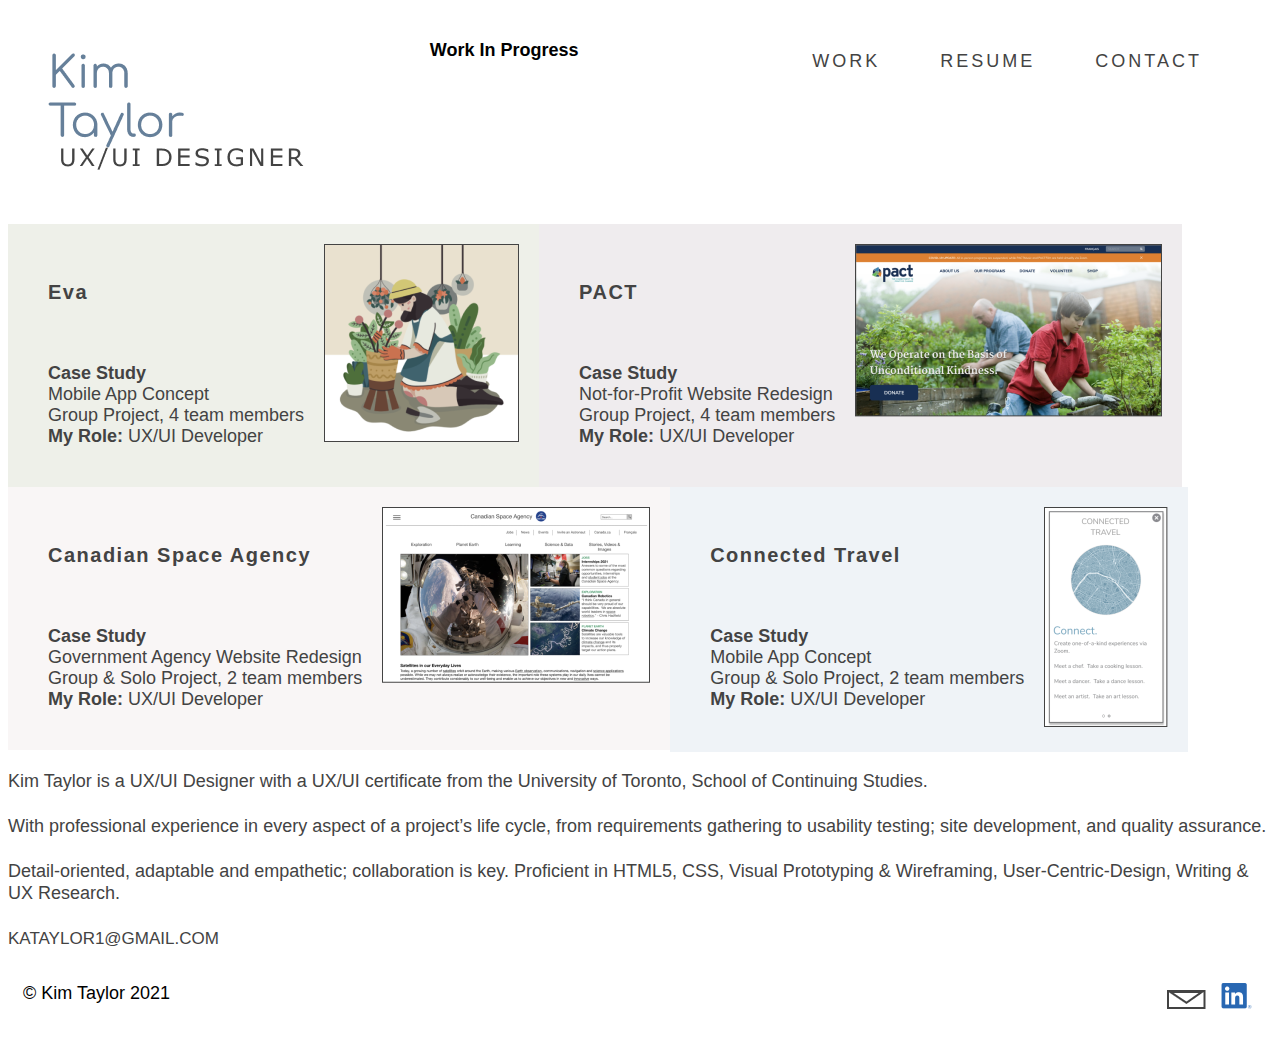
==== commit 3660008d: "stuck, trying to make content banners span 100 per cent of page and be of equal h and w" ====
--- a/index.html
+++ b/index.html
@@ -12,7 +12,7 @@
 </head>
 <body>
    <header>
-<!---------------------- /////// HEADER  ROW 1 ///////------------------------->
+<!---------------------- /////// HEADER  *ROW 1 ///////------------------------->
         <div class="logo"><img src="images/Logo Kim Taylor.png" alt="Kim Taylor UX/UI Designer" width="270" height="131"></div>
         <h1 class="animate__animated animate__hinge">Work In Progress
         </h1>
@@ -23,7 +23,7 @@
         </div>
     </header>
     <main>
-<!----------------------- /////// CONTENT BANNERS ROW 2 /////// ---------------->
+<!----------------------- /////// CONTENT BANNERS *ROW 2 /////// ---------------->
      <section class="contentBannerA">
          <div class="contentBanner1"> <!-- EVA -->
             <div class="contentBannerText">
@@ -47,7 +47,7 @@
             <div><!-- content banner image --><img src="images/PACT.png" alt="PACT"></div>
         </div>
     </section>
-<!------------------------ CONTENT BANNERS ROW 3 --------------------------------->
+<!------------------------ CONTENT BANNERS *ROW 3 --------------------------------->
 <section class="contentBannerB">  
     <!-- Banner 3 -->
     <div class="contentBanner3">
@@ -72,7 +72,7 @@
         <div><!-- content banner image --><img src="images/ConnectTravel.png" alt="Connect Travel"></div>
     </div>
 </section>
-<!----------------------------- /////// INTRO TEXT ROW 4 /////// ------------------>
+<!----------------------------- /////// INTRO TEXT *ROW 4 /////// ------------------>
     <section class="introText">
         <div>
             <!-- INTRO TEXT -->
@@ -84,7 +84,7 @@
         </div>
     </section>
 </main>
-<!---------------------- /////// FOOTER ROW 5 ///////-------------------------->
+<!---------------------- /////// FOOTER *ROW 5 ///////-------------------------->
 <footer>
     <div>&#169; Kim Taylor 2021</div>
         <div><a href="mailto:kataylor1@gmail.com"><img src="images/envelope.png" alt="Email Me"></a>
--- a/css/style.css
+++ b/css/style.css
@@ -62,24 +62,45 @@
 .contentBannerA {
     grid-area: contentBannerA;
     display: flex;
+    flex-wrap: nowrap;
+    flex-direction: row;
+    align-items:flex-start;
+    justify-content: flex-start;
+}
+
+.contentBannerB {
+    grid-area: contentBannerB;
+    display: flex;
+    flex-wrap: nowrap;
+    flex-direction: row;
+    align-items:flex-start;
+    justify-content: flex-start;
+}
+
+/* Banners Grid Area  */
+.contentBanner1 {
+    background-color: var(--portfolio1Bg);
+    display: flex;
     flex-wrap: row;
     flex-direction: nowrap;
     align-items:flex-start;
-    justify-content: flex-start;
-}
-
-.contentBannerB {
-    grid-area: contentBannerB;
+    justify-content: space-between;
+    height: 1fr;
+    padding: 20px;
+}
+
+.contentBanner2 {
+    background-color: var(--portfolio2Bg);
     display: flex;
     flex-wrap: row;
     flex-direction: nowrap;
     align-items:flex-start;
-    justify-content: flex-start;
-}
-
-/* Banners Grid Area  */
-.contentBanner1 {
-    background-color: var(--portfolio1Bg);
+    justify-content: space-between;
+    height: 1fr;
+    padding: 20px;
+}
+.contentBanner3 {
+    background-color: var(--portfolio3Bg);
     display: flex;
     flex-wrap: row;
     flex-direction: nowrap;
@@ -88,9 +109,8 @@
     height: 1fr;
     padding: 20px;
 }
-
-.contentBanner2 {
-    background-color: var(--portfolio2Bg);
+.contentBanner4 {
+    background-color: var(--portfolio4Bg);
     display: flex;
     flex-wrap: row;
     flex-direction: nowrap;
@@ -99,26 +119,6 @@
     height: 1fr;
     padding: 20px;
 }
-.contentBanner3 {
-    background-color: var(--portfolio3Bg);
-    display: flex;
-    flex-wrap: row;
-    flex-direction: nowrap;
-    align-items:flex-start;
-    justify-content: space-between;
-    height: 1fr;
-    padding: 20px;
-}
-.contentBanner4 {
-    background-color: var(--portfolio4Bg);
-    display: flex;
-    flex-wrap: row;
-    flex-direction: nowrap;
-    align-items:flex-start;
-    justify-content: space-between;
-    height: 1fr;
-    padding: 20px;
-}
 
 
 /* Intro Text Grid Areas */
@@ -128,7 +128,6 @@
     background-color: var(--mainBackgroud);
     align-items: flex-start;
     justify-content: flex-start;
-    width: 70%;
 }
 
 /* Footer Grid Areas  */
@@ -519,7 +518,7 @@
         /* same padding as .header and primaryNavHeader */
     }
 
-    section.contentBannerA {
+    .contentBannerA {
         grid-area: contentBannerA;
         flex-flow: row wrap;
         display: flex;
@@ -527,7 +526,7 @@
         align-items: flex-start;
     }
 
-    section.contentBannerB {
+    .contentBannerB {
         grid-area: contentBannerB;
         flex-flow: row wrap;
         display: flex;
